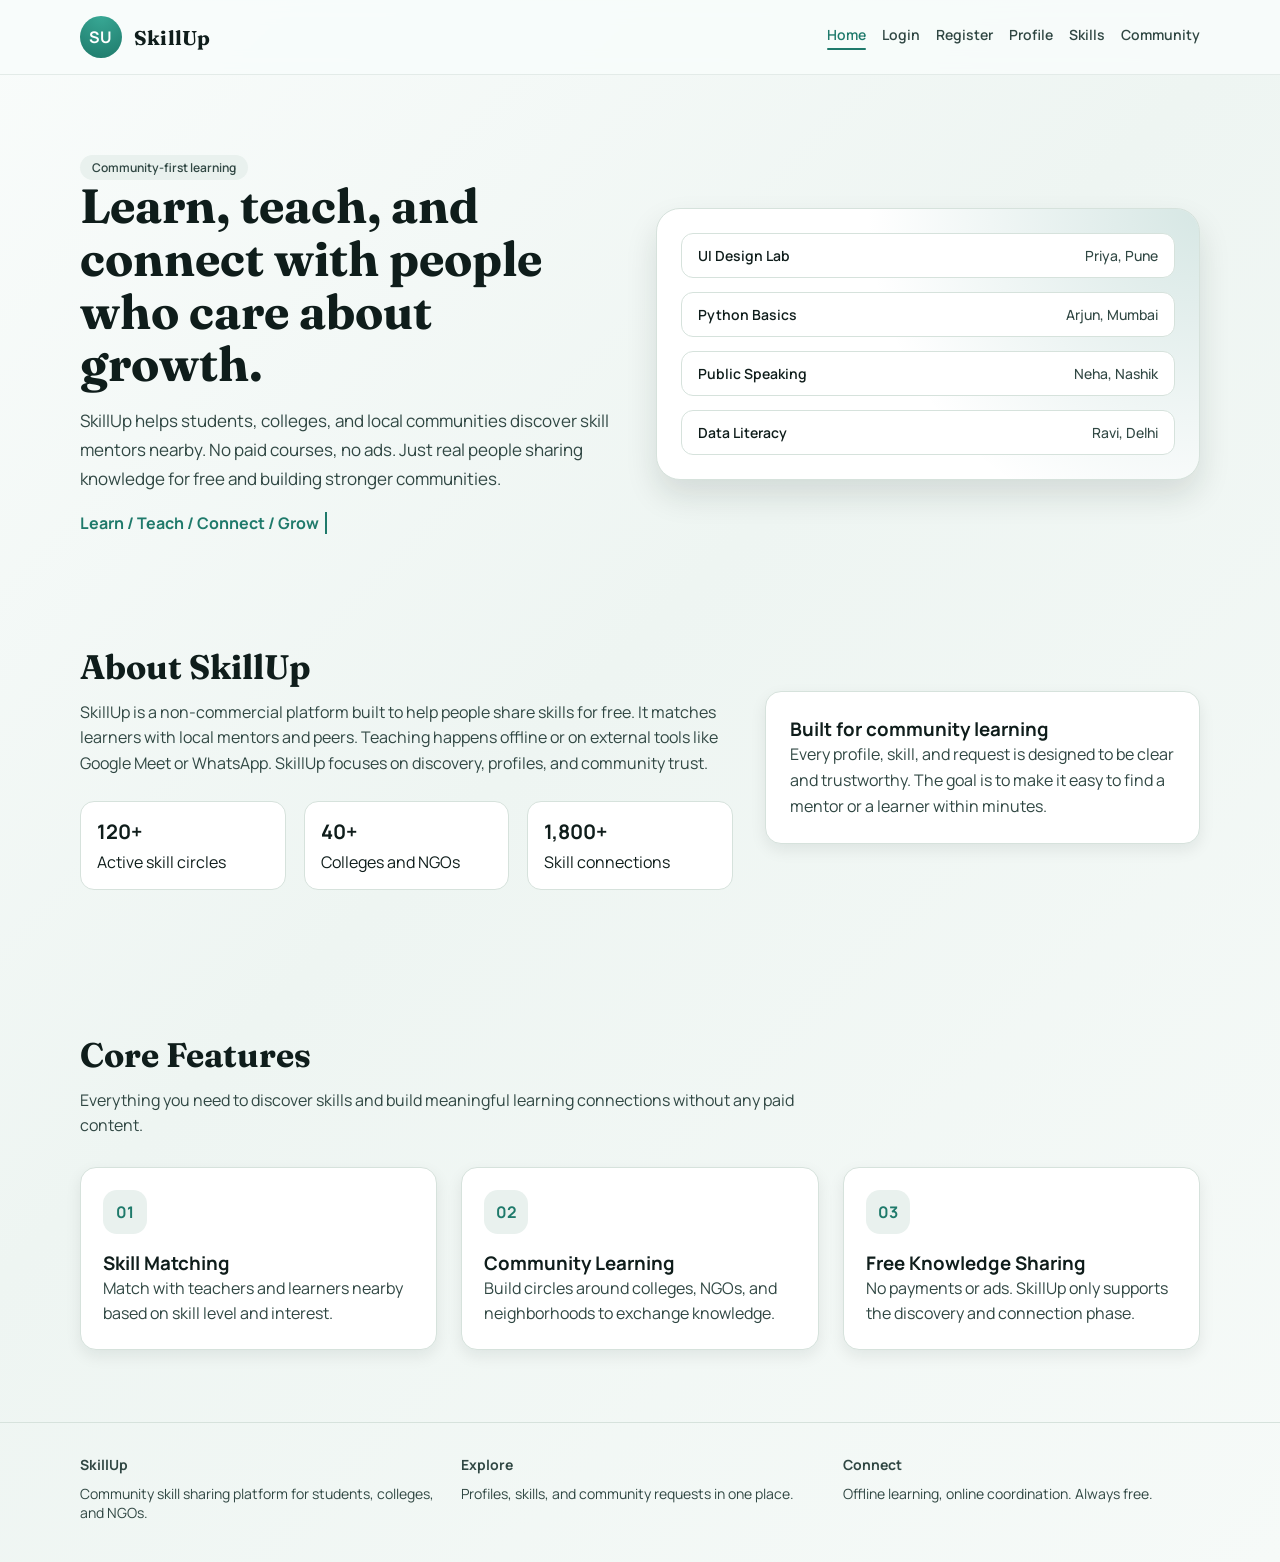
==== index.html @ d8da167a "My first update" ====
<!doctype html>
<html lang="en">
  <head>
    <meta charset="UTF-8" />
    <meta name="viewport" content="width=device-width, initial-scale=1.0" />
    <title>SkillUp | Community Skill Sharing</title>
    <link rel="stylesheet" href="style.css" />
  </head>
  <body>
    <div class="page">
      <header class="site-header">
        <div class="container header-inner">
          <a class="brand" href="index.html">
            <div class="brand-mark">SU</div>
            <span class="brand-title">SkillUp</span>
          </a>
          <nav class="site-nav">
            <a href="index.html">Home</a>
            <a href="login.html" class="nav-auth">Login</a>
            <a href="register.html" class="nav-auth">Register</a>
            <a href="profile.html">Profile</a>
            <a href="skills.html">Skills</a>
            <a href="community.html">Community</a>
          </nav>
        </div>
      </header>

      <main>
        <section class="hero section">
          <div class="container hero-grid">
            <div>
              <p class="pill">Community-first learning</p>
              <h1 class="hero-title">
                Learn, teach, and connect with people who care about growth.
              </h1>
              <p class="hero-copy">
                SkillUp helps students, colleges, and local communities discover
                skill mentors nearby. No paid courses, no ads. Just real people
                sharing knowledge for free and building stronger communities.
              </p>
              <p class="hero-typed">
                <span id="typedText">Learn / Teach / Connect / Grow</span>
                <span class="hero-cursor" aria-hidden="true"></span>
              </p>
            </div>
            <div class="hero-panel" data-animate>
              <div class="hero-panel-grid">
                <div class="hero-panel-card">
                  UI Design Lab <span>Priya, Pune</span>
                </div>
                <div class="hero-panel-card">
                  Python Basics <span>Arjun, Mumbai</span>
                </div>
                <div class="hero-panel-card">
                  Public Speaking <span>Neha, Nashik</span>
                </div>
                <div class="hero-panel-card">
                  Data Literacy <span>Ravi, Delhi</span>
                </div>
              </div>
            </div>
          </div>
        </section>

        <section class="section" data-animate>
          <div class="container about-grid">
            <div>
              <h2 class="section-title">About SkillUp</h2>
              <p class="section-lede">
                SkillUp is a non-commercial platform built to help people share
                skills for free. It matches learners with local mentors and
                peers. Teaching happens offline or on external tools like Google
                Meet or WhatsApp. SkillUp focuses on discovery, profiles, and
                community trust.
              </p>
              <div class="stats-row">
                <div class="stat">
                  <strong>120+</strong>
                  Active skill circles
                </div>
                <div class="stat">
                  <strong>40+</strong>
                  Colleges and NGOs
                </div>
                <div class="stat">
                  <strong>1,800+</strong>
                  Skill connections
                </div>
              </div>
            </div>
            <div class="about-highlight card">
              <h3>Built for community learning</h3>
              <p class="section-lede">
                Every profile, skill, and request is designed to be clear and
                trustworthy. The goal is to make it easy to find a mentor or a
                learner within minutes.
              </p>
            </div>
          </div>
        </section>

        <section class="section" data-animate>
          <div class="container">
            <h2 class="section-title">Core Features</h2>
            <p class="section-lede">
              Everything you need to discover skills and build meaningful
              learning connections without any paid content.
            </p>
            <div class="features-grid">
              <article class="card feature-card">
                <div class="feature-icon">01</div>
                <h3>Skill Matching</h3>
                <p class="section-lede">
                  Match with teachers and learners nearby based on skill level
                  and interest.
                </p>
              </article>
              <article class="card feature-card">
                <div class="feature-icon">02</div>
                <h3>Community Learning</h3>
                <p class="section-lede">
                  Build circles around colleges, NGOs, and neighborhoods to
                  exchange knowledge.
                </p>
              </article>
              <article class="card feature-card">
                <div class="feature-icon">03</div>
                <h3>Free Knowledge Sharing</h3>
                <p class="section-lede">
                  No payments or ads. SkillUp only supports the discovery and
                  connection phase.
                </p>
              </article>
            </div>
          </div>
        </section>
      </main>

      <footer class="site-footer">
        <div class="container footer-grid">
          <div>
            <div class="footer-title">SkillUp</div>
            <p>
              Community skill sharing platform for students, colleges, and NGOs.
            </p>
          </div>
          <div>
            <div class="footer-title">Explore</div>
            <p>Profiles, skills, and community requests in one place.</p>
          </div>
          <div>
            <div class="footer-title">Connect</div>
            <p>Offline learning, online coordination. Always free.</p>
          </div>
        </div>
      </footer>
    </div>

    <script src="app.js"></script>
    <script src="home.js"></script>
  </body>
</html>
---- style.css ----
@import url("base.css");

.hero {
  padding: 80px 0 40px;
}

.hero-grid {
  display: grid;
  grid-template-columns: repeat(2, minmax(0, 1fr));
  gap: 32px;
  align-items: center;
}

.hero-title {
  font-family: "Fraunces", "Georgia", serif;
  font-size: clamp(32px, 4vw, 48px);
  line-height: 1.1;
  margin-bottom: 16px;
}

.hero-copy {
  color: var(--ink-soft);
  font-size: 17px;
  line-height: 1.7;
  margin-bottom: 18px;
}

.hero-typed {
  display: inline-flex;
  align-items: center;
  gap: 6px;
  font-weight: 700;
  color: var(--primary);
}

.hero-cursor {
  width: 2px;
  height: 22px;
  background: var(--primary);
  animation: blink 1s steps(2, end) infinite;
}

@keyframes blink {
  0%, 100% {
    opacity: 0;
  }
  50% {
    opacity: 1;
  }
}

.hero-panel {
  background: var(--surface);
  border-radius: var(--radius-lg);
  border: 1px solid var(--border);
  padding: 24px;
  box-shadow: var(--shadow-md);
  position: relative;
  overflow: hidden;
}

.hero-panel::before {
  content: "";
  position: absolute;
  inset: 0;
  background: radial-gradient(circle at top right, rgba(31, 122, 107, 0.18), transparent 55%);
}

.hero-panel-grid {
  position: relative;
  display: grid;
  gap: 14px;
}

.hero-panel-card {
  display: flex;
  justify-content: space-between;
  align-items: center;
  padding: 12px 16px;
  border-radius: 12px;
  background: #fff;
  border: 1px solid var(--border);
  font-size: 14px;
  font-weight: 600;
}

.hero-panel-card span {
  color: var(--ink-soft);
  font-weight: 500;
}

.about-grid {
  display: grid;
  grid-template-columns: minmax(0, 1.2fr) minmax(0, 0.8fr);
  gap: 32px;
  align-items: center;
}

.about-highlight {
  background: var(--surface);
  padding: 24px;
  border-radius: var(--radius-md);
  border: 1px solid var(--border);
  box-shadow: var(--shadow-sm);
}

.features-grid {
  display: grid;
  grid-template-columns: repeat(auto-fit, minmax(240px, 1fr));
  gap: 24px;
  margin-top: 28px;
}

.feature-card {
  padding: 22px;
}

.feature-icon {
  width: 44px;
  height: 44px;
  border-radius: 14px;
  background: var(--surface-tint);
  display: grid;
  place-items: center;
  font-weight: 700;
  color: var(--primary);
  margin-bottom: 16px;
}

.stats-row {
  display: grid;
  grid-template-columns: repeat(auto-fit, minmax(180px, 1fr));
  gap: 18px;
  margin-top: 24px;
}

.stat {
  padding: 16px;
  border-radius: 14px;
  background: var(--surface);
  border: 1px solid var(--border);
}

.stat strong {
  font-size: 20px;
  display: block;
  margin-bottom: 6px;
}

@media (max-width: 900px) {
  .hero-grid,
  .about-grid {
    grid-template-columns: 1fr;
  }

  .hero {
    padding-top: 64px;
  }
}
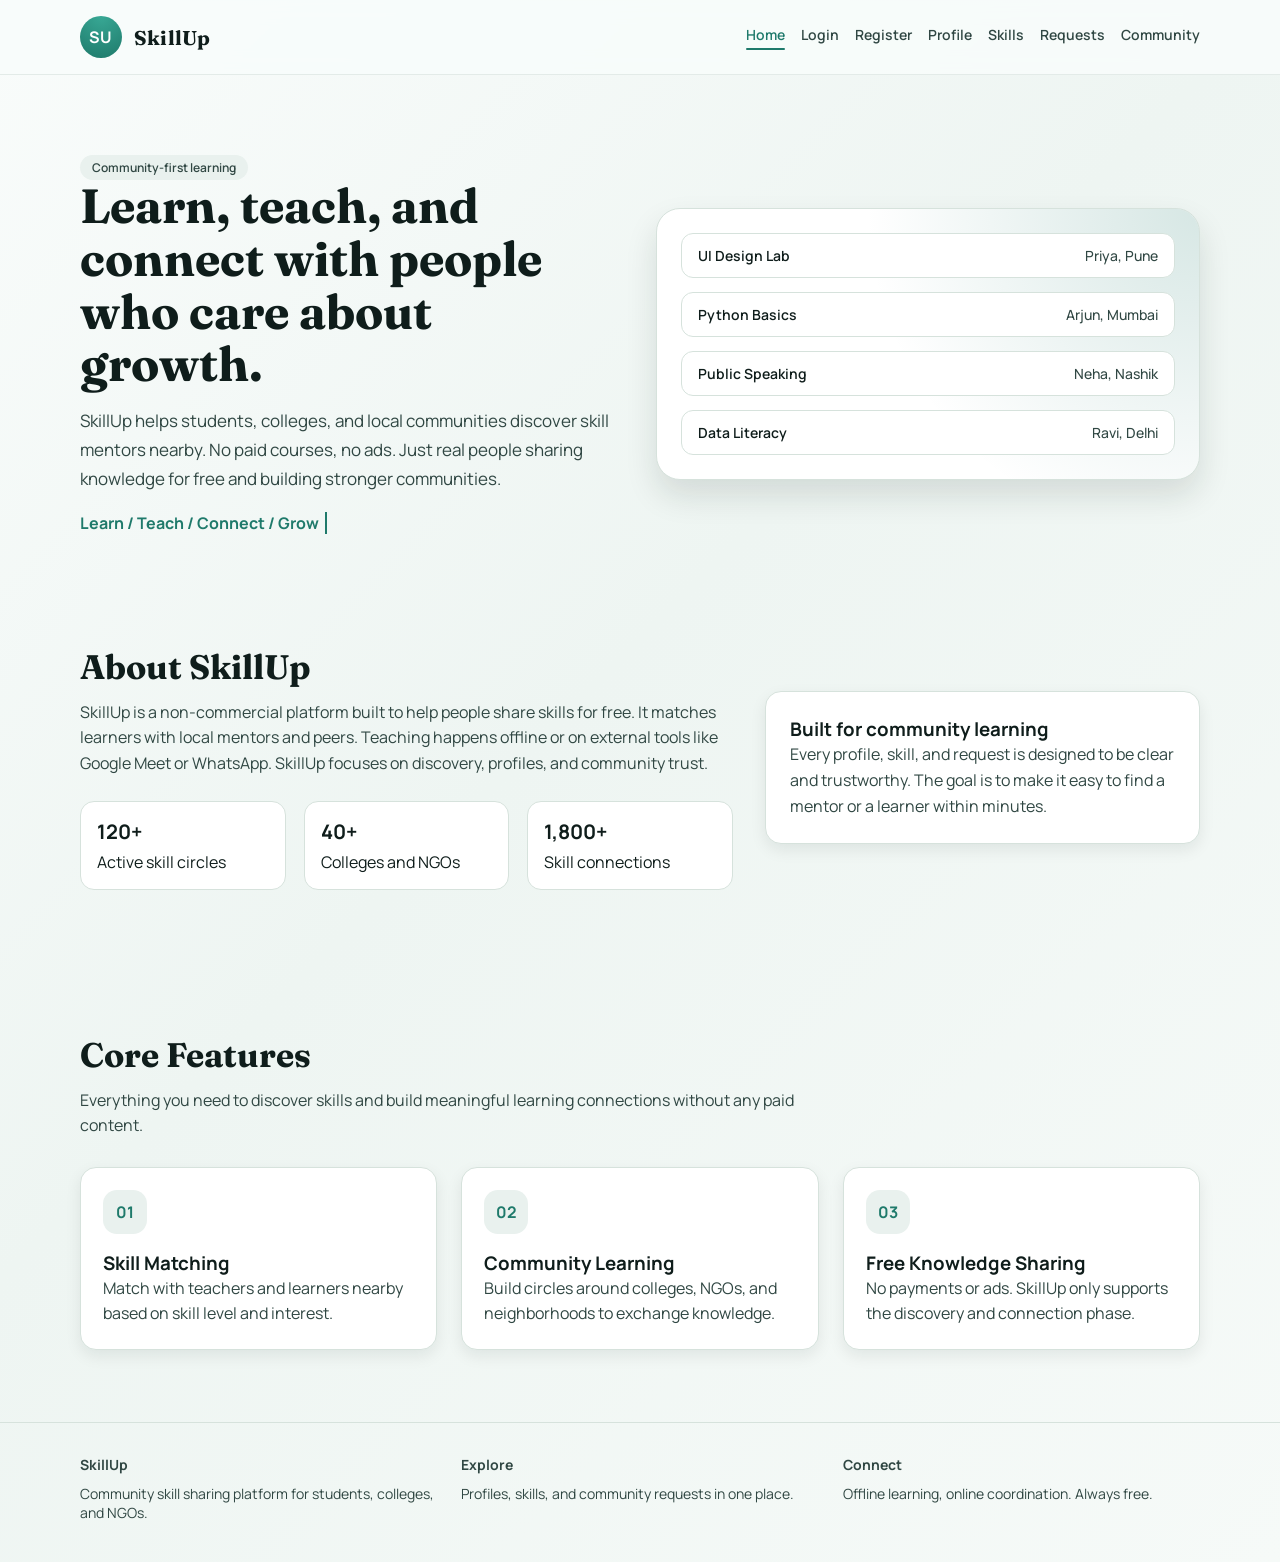
==== commit 80286e0b: "Add connection request system" ====
--- a/index.html
+++ b/index.html
@@ -20,6 +20,7 @@
             <a href="register.html" class="nav-auth">Register</a>
             <a href="profile.html">Profile</a>
             <a href="skills.html">Skills</a>
+            <a href="requests.html">Requests</a>
             <a href="community.html">Community</a>
           </nav>
         </div>
@@ -159,4 +160,4 @@
     <script src="app.js"></script>
     <script src="home.js"></script>
   </body>
-</html>+</html>
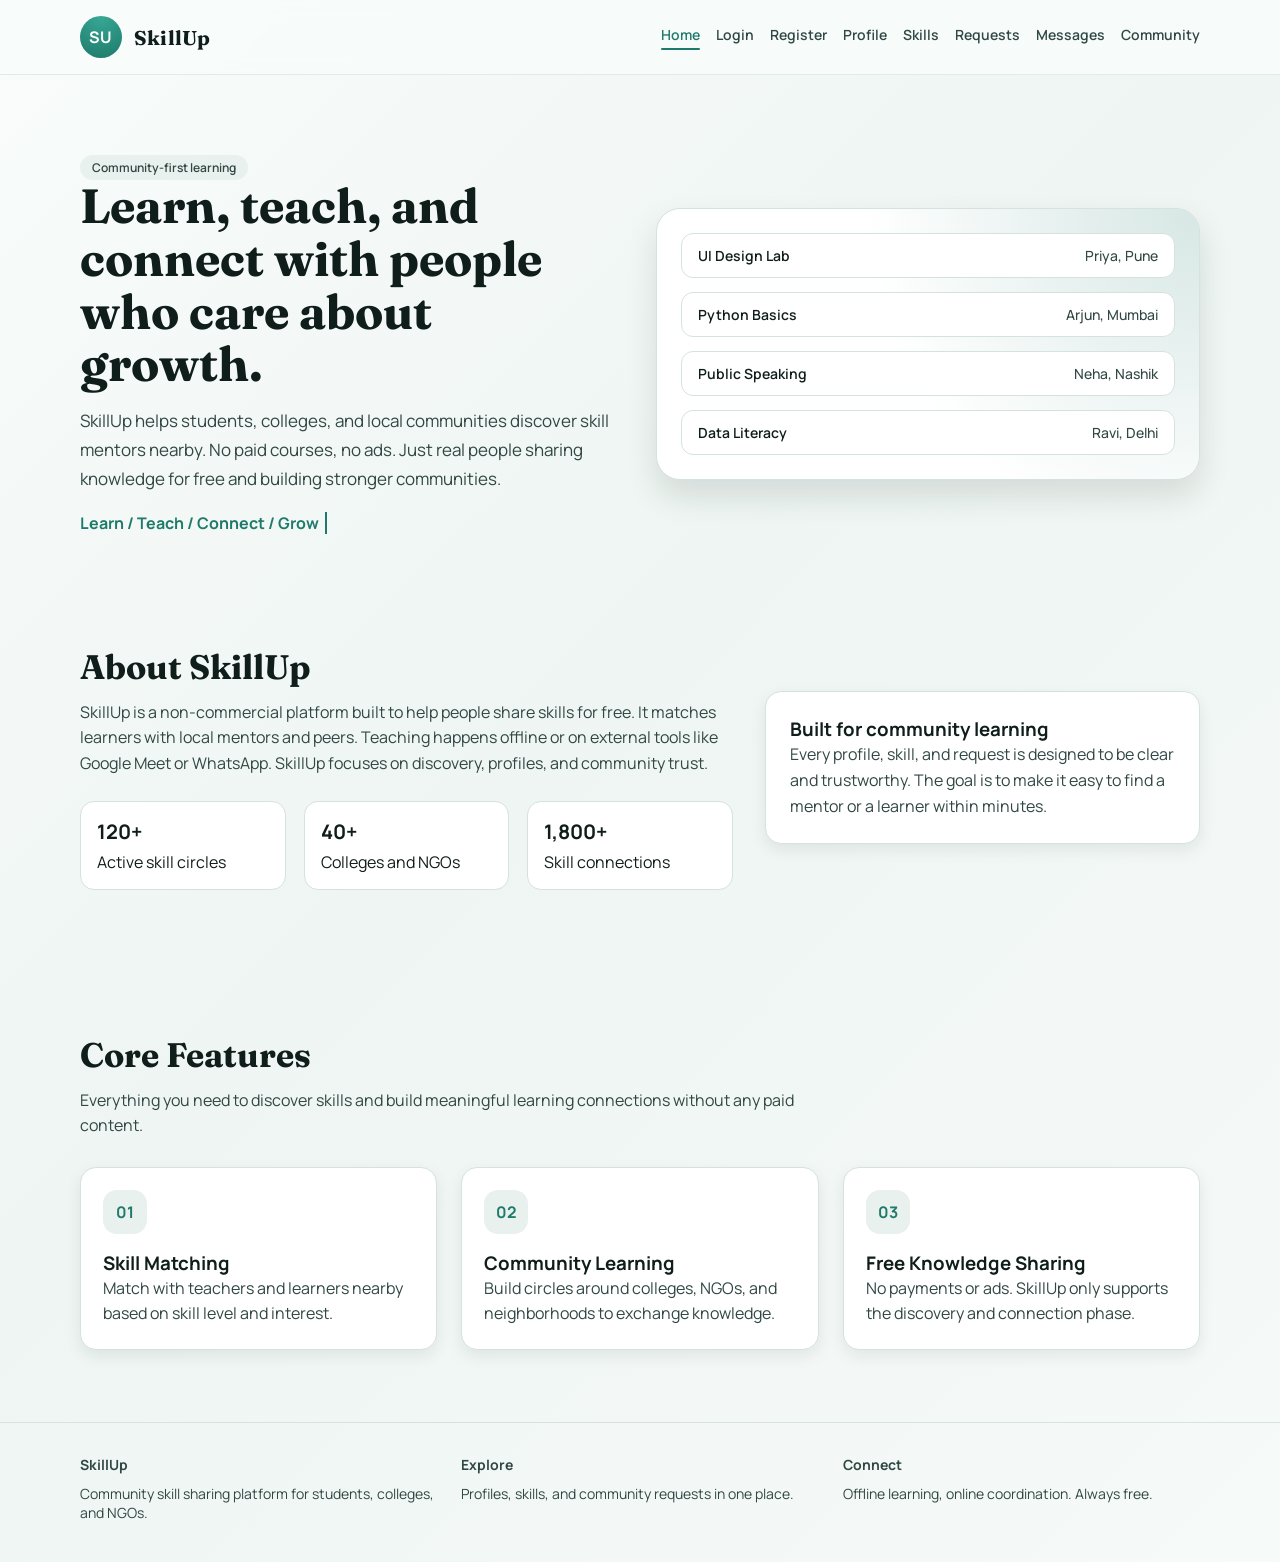
==== commit 23930c8e: "Add changed chat system" ====
--- a/index.html
+++ b/index.html
@@ -21,6 +21,7 @@
             <a href="profile.html">Profile</a>
             <a href="skills.html">Skills</a>
             <a href="requests.html">Requests</a>
+            <a href="messages.html">Messages</a>
             <a href="community.html">Community</a>
           </nav>
         </div>
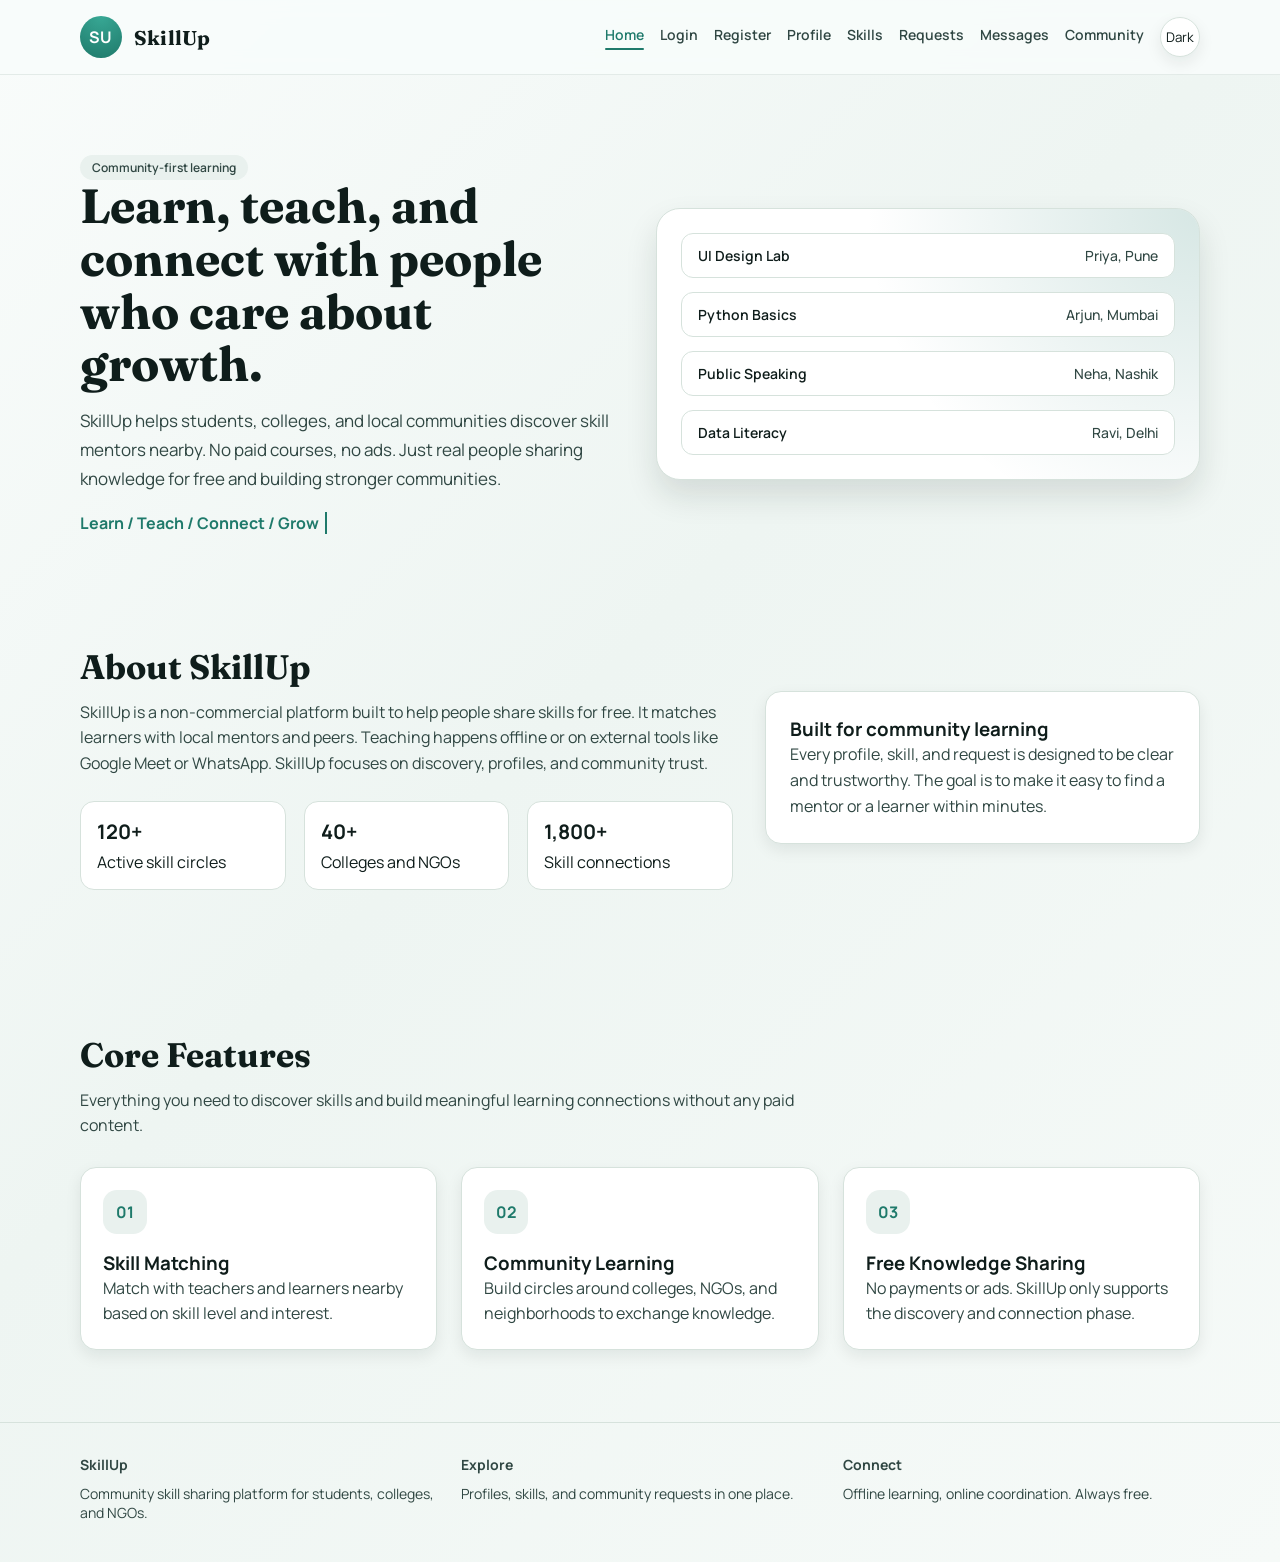
==== commit 90c8e68c: "Add persistent light and dark theme toggle" ====
--- a/index.html
+++ b/index.html
@@ -4,6 +4,7 @@
     <meta charset="UTF-8" />
     <meta name="viewport" content="width=device-width, initial-scale=1.0" />
     <title>SkillUp | Community Skill Sharing</title>
+    <script src="theme.js"></script>
     <link rel="stylesheet" href="style.css" />
   </head>
   <body>
@@ -23,6 +24,7 @@
             <a href="requests.html">Requests</a>
             <a href="messages.html">Messages</a>
             <a href="community.html">Community</a>
+            <button class="theme-toggle" id="themeToggle" type="button" aria-label="Switch to dark mode">Dark</button>
           </nav>
         </div>
       </header>
--- a/style.css
+++ b/style.css
@@ -78,7 +78,7 @@
   align-items: center;
   padding: 12px 16px;
   border-radius: 12px;
-  background: #fff;
+  background: var(--surface-elevated);
   border: 1px solid var(--border);
   font-size: 14px;
   font-weight: 600;
@@ -156,4 +156,4 @@
   .hero {
     padding-top: 64px;
   }
-}+}
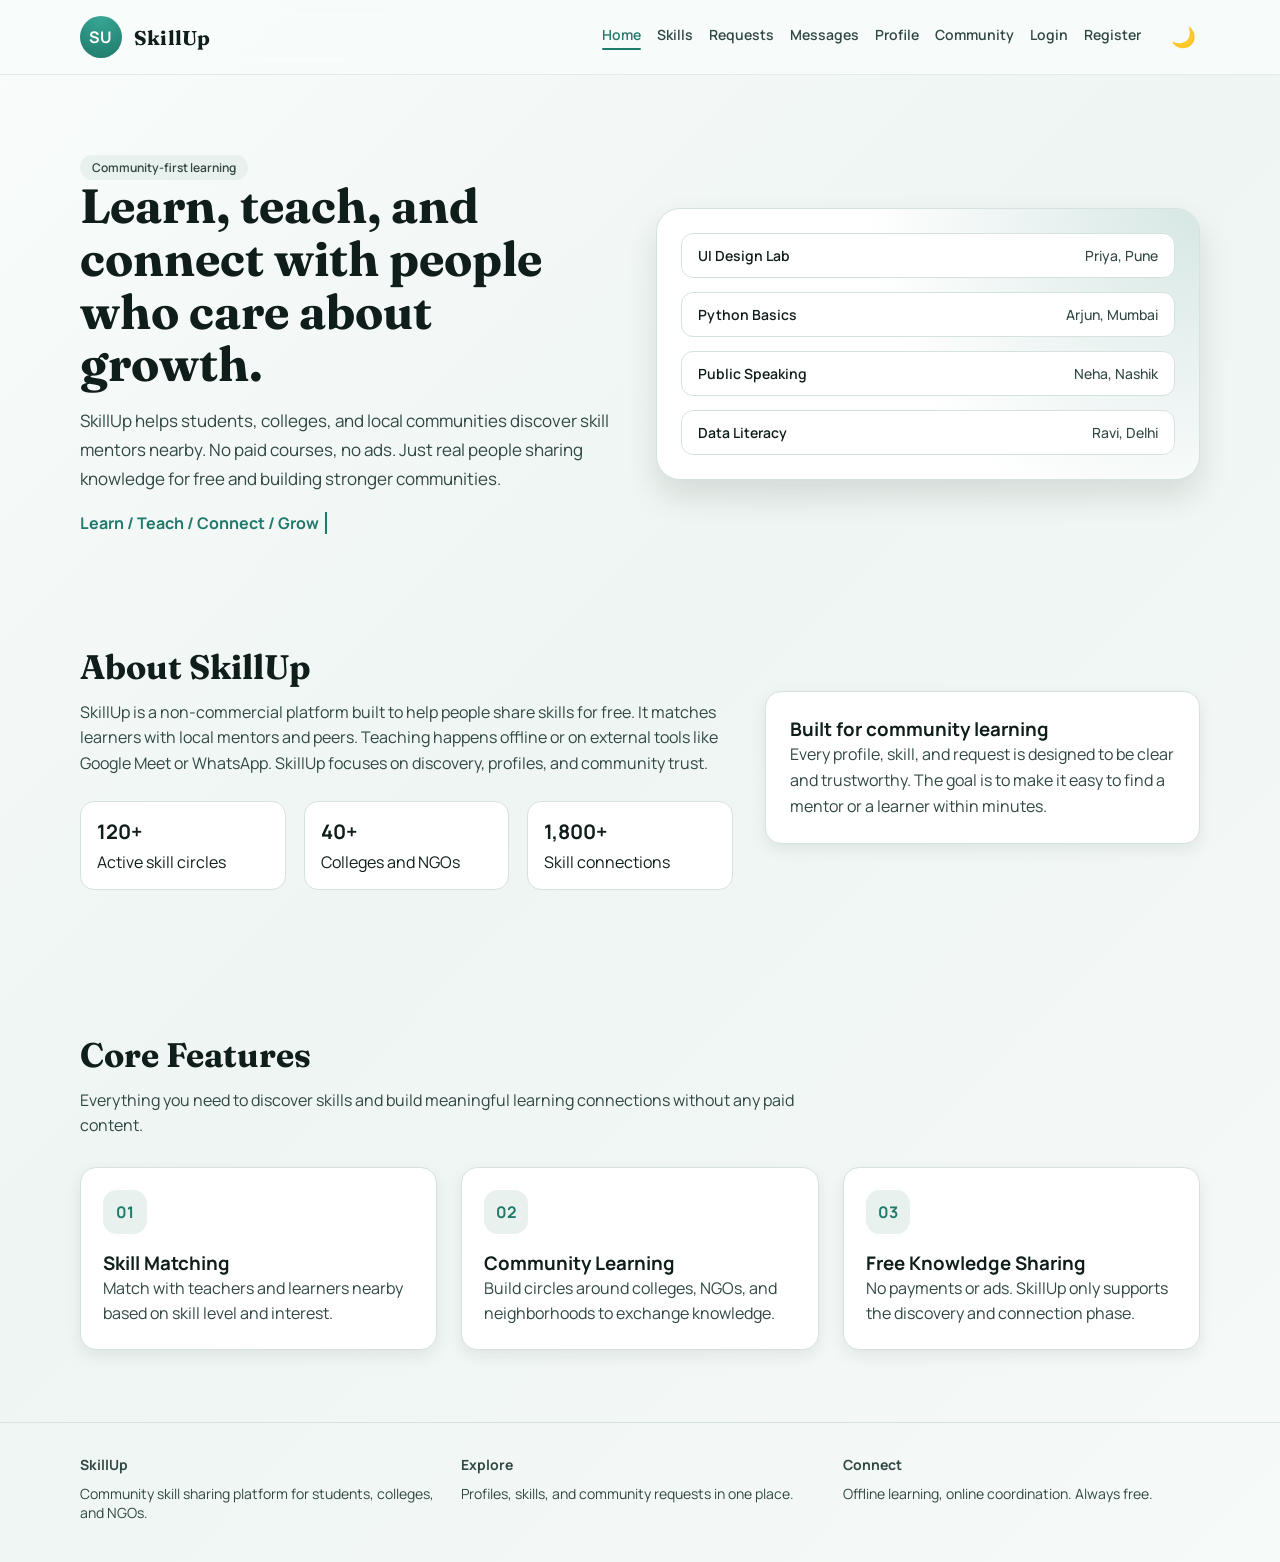
==== commit 16b12078: "Refine theme toggle and logout navbar UI" ====
--- a/index.html
+++ b/index.html
@@ -17,14 +17,14 @@
           </a>
           <nav class="site-nav">
             <a href="index.html">Home</a>
-            <a href="login.html" class="nav-auth">Login</a>
-            <a href="register.html" class="nav-auth">Register</a>
-            <a href="profile.html">Profile</a>
             <a href="skills.html">Skills</a>
             <a href="requests.html">Requests</a>
             <a href="messages.html">Messages</a>
+            <a href="profile.html">Profile</a>
             <a href="community.html">Community</a>
-            <button class="theme-toggle" id="themeToggle" type="button" aria-label="Switch to dark mode">Dark</button>
+            <a href="login.html" class="nav-auth">Login</a>
+            <a href="register.html" class="nav-auth">Register</a>
+            <button class="theme-toggle" id="themeToggle" type="button" aria-label="Switch to dark mode">🌙</button>
           </nav>
         </div>
       </header>
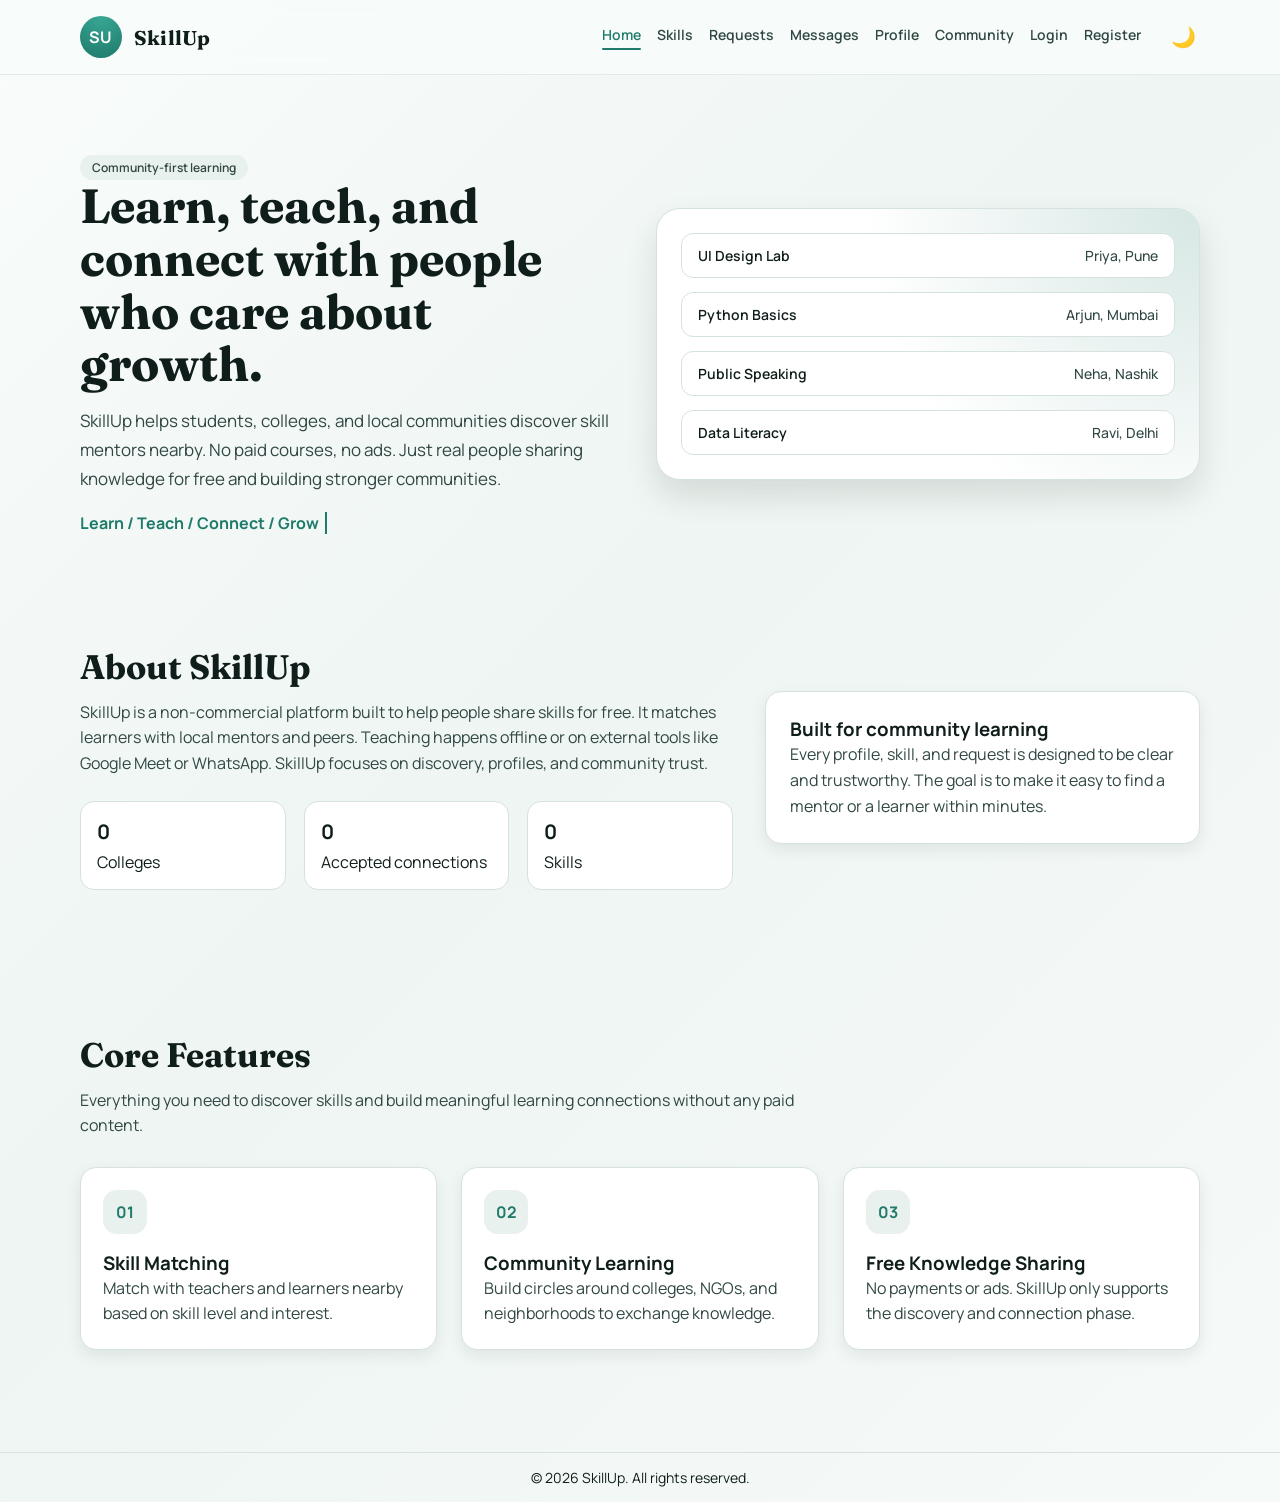
==== commit 034f54c6: "Refine responsive navigation and page UI" ====
--- a/index.html
+++ b/index.html
@@ -79,16 +79,16 @@
               </p>
               <div class="stats-row">
                 <div class="stat">
-                  <strong>120+</strong>
-                  Active skill circles
+                  <strong id="homeCollegesCount">--</strong>
+                  Colleges
                 </div>
                 <div class="stat">
-                  <strong>40+</strong>
-                  Colleges and NGOs
+                  <strong id="homeConnectionsCount">--</strong>
+                  Accepted connections
                 </div>
                 <div class="stat">
-                  <strong>1,800+</strong>
-                  Skill connections
+                  <strong id="homeSkillsCount">--</strong>
+                  Skills
                 </div>
               </div>
             </div>
@@ -140,23 +140,8 @@
         </section>
       </main>
 
-      <footer class="site-footer">
-        <div class="container footer-grid">
-          <div>
-            <div class="footer-title">SkillUp</div>
-            <p>
-              Community skill sharing platform for students, colleges, and NGOs.
-            </p>
-          </div>
-          <div>
-            <div class="footer-title">Explore</div>
-            <p>Profiles, skills, and community requests in one place.</p>
-          </div>
-          <div>
-            <div class="footer-title">Connect</div>
-            <p>Offline learning, online coordination. Always free.</p>
-          </div>
-        </div>
+      <footer class="footer">
+        <p>© 2026 SkillUp. All rights reserved.</p>
       </footer>
     </div>
 
